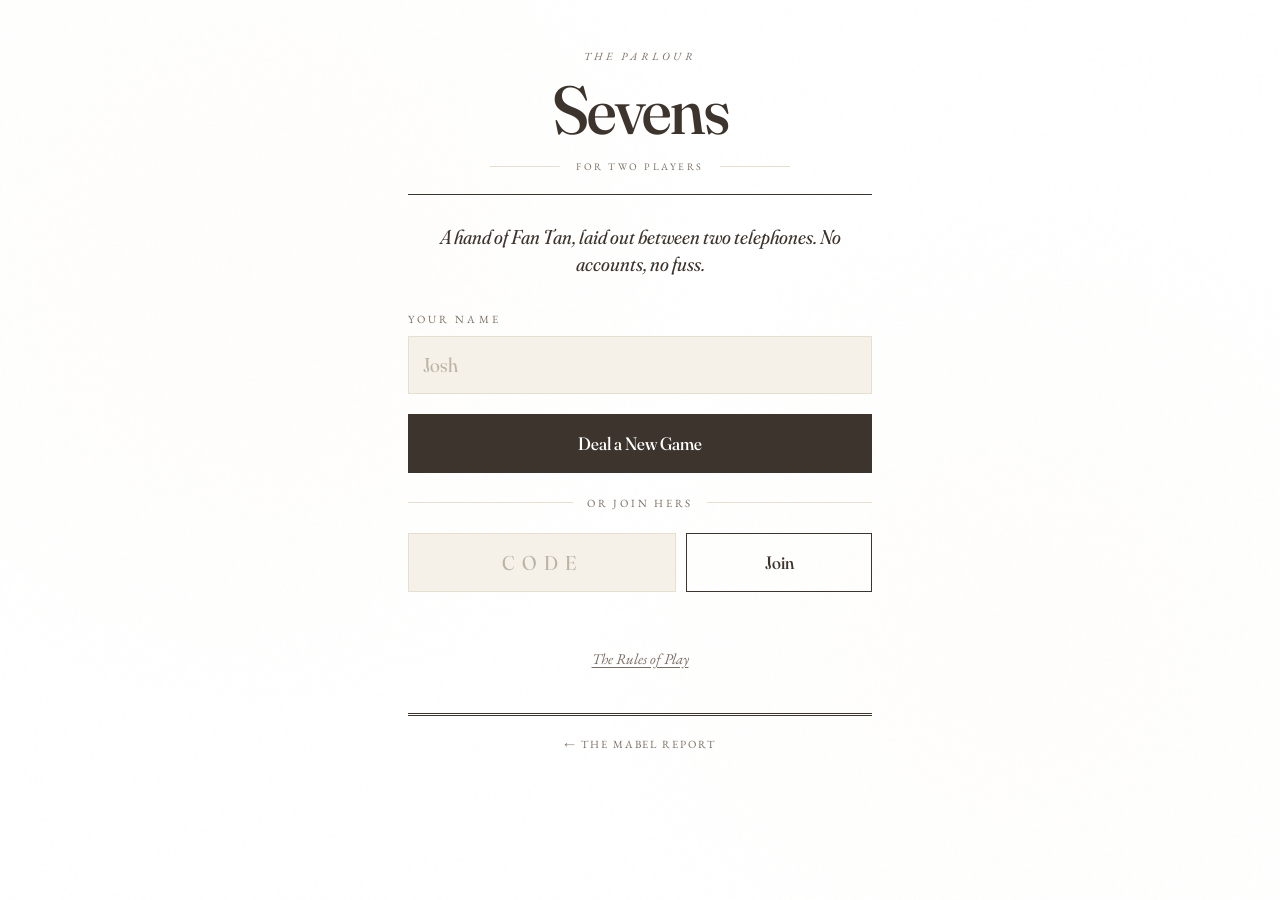
==== sevens/index.html @ 6b8c620a "Add Sevens, a two-player card game for two phones A game of Sevens (Fan Tan) at /sevens/, styled to " ====
<!DOCTYPE html>
<html lang="en">
<head>
  <meta charset="UTF-8">
  <meta name="viewport" content="width=device-width, initial-scale=1.0, viewport-fit=cover, maximum-scale=1.0">
  <title>Sevens &middot; The Mabel Report</title>
  <meta name="description" content="The parlour game of Sevens, for two players on two telephones.">

  <meta name="apple-mobile-web-app-capable" content="yes">
  <meta name="apple-mobile-web-app-status-bar-style" content="default">
  <meta name="apple-mobile-web-app-title" content="Sevens">
  <meta name="theme-color" content="#FFFFFF">

  <meta property="og:title" content="Sevens &middot; The Mabel Report">
  <meta property="og:description" content="The parlour game of Sevens, for two players on two telephones.">
  <meta property="og:url" content="https://themabelreport.com/sevens/">
  <meta property="og:type" content="website">

  <link rel="icon" href="data:image/svg+xml,%3Csvg xmlns='http://www.w3.org/2000/svg' viewBox='0 0 64 64'%3E%3Crect width='64' height='64' fill='%23F5F1E8'/%3E%3Ctext x='32' y='47' font-size='44' text-anchor='middle' fill='%233D342D' font-family='Georgia,serif'%3E7%3C/text%3E%3C/svg%3E">

  <link rel="preconnect" href="https://fonts.googleapis.com">
  <link rel="preconnect" href="https://fonts.gstatic.com" crossorigin>
  <link href="https://fonts.googleapis.com/css2?family=Fraunces:ital,opsz,wght,SOFT@0,9..144,300..900,0..100;1,9..144,300..900,0..100&family=EB+Garamond:ital,wght@0,400..800;1,400..800&display=swap" rel="stylesheet">
  <link rel="stylesheet" href="style.css">
</head>

<body>

<!-- ===================== LOBBY ===================== -->
<section class="screen is-active" id="screen-lobby">
  <div class="sheet">
    <header class="masthead">
      <div class="masthead-label">The Parlour</div>
      <h1 class="masthead-title">Sevens</h1>
      <div class="masthead-rule">For Two Players</div>
    </header>

    <p class="lede-text">A hand of Fan&nbsp;Tan, laid out between two telephones. No accounts, no fuss.</p>

    <label class="field">
      <span class="field-label">Your Name</span>
      <input type="text" id="name-input" maxlength="14" autocomplete="given-name"
             autocapitalize="words" spellcheck="false" placeholder="Josh">
    </label>

    <button class="btn btn-primary" id="btn-host">Deal a New Game</button>

    <div class="divider"><span>or join hers</span></div>

    <div class="join-row">
      <input type="text" id="code-input" maxlength="4" inputmode="latin" autocapitalize="characters"
             autocomplete="off" spellcheck="false" placeholder="CODE" class="code-input">
      <button class="btn" id="btn-join">Join</button>
    </div>

    <p class="notice" id="lobby-notice"></p>

    <button class="linkish" id="btn-rules-lobby">The Rules of Play</button>

    <footer class="colophon-foot">
      <a href="/">&larr; The Mabel Report</a>
    </footer>
  </div>
</section>

<!-- ===================== WAITING ===================== -->
<section class="screen" id="screen-wait">
  <div class="sheet">
    <header class="masthead compact">
      <div class="masthead-label">Table Reserved</div>
      <h1 class="masthead-title small">Sevens</h1>
    </header>

    <p class="wait-lead">Send her this code, or the link below.</p>

    <div class="code-display" id="code-display">····</div>

    <button class="btn btn-primary" id="btn-share">Send the Invitation</button>
    <button class="btn" id="btn-copy">Copy Link</button>

    <p class="notice" id="wait-notice">Waiting for the second player…</p>

    <button class="linkish" id="btn-cancel">Never mind</button>
  </div>
</section>

<!-- ===================== GAME ===================== -->
<section class="screen screen-game" id="screen-game">

  <div class="game-top">
    <div class="opp">
      <span class="opp-name" id="opp-name">Opponent</span>
      <span class="opp-count" id="opp-count">26</span>
      <span class="opp-unit">cards</span>
    </div>
    <div class="tally" id="tally">0 &ndash; 0</div>
  </div>

  <div class="status-bar" id="status-bar">Dealing…</div>

  <div class="table-area" id="table-area"><!-- suit strips injected here --></div>

  <div class="hand-area">
    <div class="hand-label">
      <span id="hand-label-text">Your Hand</span>
      <button class="linkish tiny" id="btn-rules-game">Rules</button>
    </div>
    <div class="hand" id="hand"><!-- cards injected here --></div>
  </div>

  <!-- end-of-hand overlay -->
  <div class="overlay" id="overlay">
    <div class="overlay-card">
      <div class="overlay-kicker" id="overlay-kicker">Final Edition</div>
      <div class="overlay-head" id="overlay-head">You Win</div>
      <div class="overlay-sub" id="overlay-sub"></div>
      <button class="btn btn-primary" id="btn-rematch">Deal Again</button>
      <button class="linkish" id="btn-quit">Leave the Table</button>
    </div>
  </div>

  <!-- connection trouble -->
  <div class="overlay" id="net-overlay">
    <div class="overlay-card">
      <div class="overlay-kicker">Stop Press</div>
      <div class="overlay-head small" id="net-head">Disconnected</div>
      <div class="overlay-sub" id="net-sub">Trying to reach the other telephone…</div>
      <button class="linkish" id="btn-net-quit">Leave the Table</button>
    </div>
  </div>
</section>

<!-- ===================== RULES ===================== -->
<section class="screen" id="screen-rules">
  <div class="sheet">
    <header class="masthead compact">
      <div class="masthead-label">Appendix</div>
      <h1 class="masthead-title small">The Rules</h1>
    </header>

    <ol class="rules">
      <li>The deck is split evenly — twenty-six cards apiece.</li>
      <li>Whoever holds the <b>seven of diamonds</b> opens with it.</li>
      <li>Thereafter you may play a <b>seven</b> of any suit not yet begun, or a card that
          extends a suit already on the table by one rank, up or down.</li>
      <li>Each suit fans out from its seven — down toward the ace on one side, up toward
          the king on the other.</li>
      <li><b>You must play if you can.</b> Passing is not a choice; when you have no legal
          card the table passes you automatically and your opponent goes again.</li>
      <li>First to shed every card wins. The cards left in the other hand are the margin.</li>
    </ol>

    <p class="rules-note">The whole art of it is which end you feed. Sit on a seven and
      you lock a suit — but you lock your own cards behind it too.</p>

    <button class="btn" id="btn-rules-back">Back</button>
  </div>
</section>

<!-- PeerJS 1.5.4, served from here rather than a CDN so the table never depends
     on someone else's uptime. https://github.com/peers/peerjs -->
<script src="peerjs.min.js"></script>
<script src="game.js"></script>
<script src="app.js"></script>
</body>
</html>
---- sevens/style.css ----
:root {
  --bg: #FFFFFF;
  --ink: #3D342D;
  --ink-soft: #7A6E63;
  --rule: #E5DFD0;
  --accent: #D4A04A;
  --paper-edge: #F5F1E8;
  --red: #A8483C;
  --safe-top: env(safe-area-inset-top, 0px);
  --safe-bottom: env(safe-area-inset-bottom, 0px);
}

* { margin: 0; padding: 0; box-sizing: border-box; }

html, body {
  height: 100%;
  overscroll-behavior: none;
}

body {
  font-family: 'EB Garamond', Georgia, serif;
  background: var(--bg);
  color: var(--ink);
  line-height: 1.5;
  font-size: 17px;
  -webkit-text-size-adjust: 100%;
  -webkit-tap-highlight-color: transparent;
  background-image:
    radial-gradient(circle at 20% 30%, rgba(212,160,74,0.02) 0%, transparent 40%),
    radial-gradient(circle at 80% 70%, rgba(212,160,74,0.015) 0%, transparent 40%);
}

/* Paper grain, same as the front page */
body::before {
  content: '';
  position: fixed;
  inset: 0;
  pointer-events: none;
  background-image: url("data:image/svg+xml,%3Csvg viewBox='0 0 200 200' xmlns='http://www.w3.org/2000/svg'%3E%3Cfilter id='n'%3E%3CfeTurbulence type='fractalNoise' baseFrequency='0.9' numOctaves='2'/%3E%3C/filter%3E%3Crect width='100%25' height='100%25' filter='url(%23n)' opacity='0.5'/%3E%3C/svg%3E");
  opacity: 0.03;
  mix-blend-mode: multiply;
  z-index: 1;
}

button, input { font: inherit; color: inherit; touch-action: manipulation; }

/* ===== SCREENS ===== */
.screen { display: none; }
.screen.is-active { display: block; }
.screen-game.is-active { display: flex; flex-direction: column; height: 100dvh; }

.sheet {
  position: relative;
  z-index: 2;
  max-width: 520px;
  margin: 0 auto;
  padding: calc(48px + var(--safe-top)) 28px calc(48px + var(--safe-bottom));
}

/* ===== MASTHEAD ===== */
.masthead {
  text-align: center;
  padding-bottom: 20px;
  border-bottom: 1px solid var(--ink);
  margin-bottom: 28px;
}
.masthead.compact { padding-bottom: 14px; margin-bottom: 22px; }

.masthead-label {
  font-size: 11px;
  letter-spacing: 0.32em;
  text-transform: uppercase;
  color: var(--ink-soft);
  margin-bottom: 12px;
  font-style: italic;
}

.masthead-title {
  font-family: 'Fraunces', serif;
  font-variation-settings: "SOFT" 30, "opsz" 144;
  font-weight: 500;
  font-size: clamp(44px, 13vw, 68px);
  line-height: 0.95;
  letter-spacing: -0.02em;
}
.masthead-title.small { font-size: clamp(32px, 9vw, 44px); }

.masthead-rule {
  display: flex;
  align-items: center;
  justify-content: center;
  gap: 16px;
  margin-top: 18px;
  font-size: 10px;
  letter-spacing: 0.25em;
  text-transform: uppercase;
  color: var(--ink-soft);
}
.masthead-rule::before, .masthead-rule::after {
  content: '';
  flex: 1;
  height: 1px;
  background: var(--rule);
  max-width: 70px;
}

.lede-text {
  font-family: 'Fraunces', serif;
  font-variation-settings: "SOFT" 50, "opsz" 144;
  font-style: italic;
  font-size: 20px;
  line-height: 1.35;
  text-align: center;
  margin-bottom: 34px;
}

/* ===== FORM BITS ===== */
.field { display: block; margin-bottom: 20px; }

.field-label {
  display: block;
  font-size: 11px;
  letter-spacing: 0.28em;
  text-transform: uppercase;
  color: var(--ink-soft);
  margin-bottom: 8px;
}

input[type="text"] {
  width: 100%;
  font-family: 'Fraunces', serif;
  font-variation-settings: "SOFT" 30, "opsz" 144;
  font-size: 20px;
  padding: 13px 14px;
  background: var(--paper-edge);
  border: 1px solid var(--rule);
  border-radius: 0;
  outline: none;
  transition: border-color 0.2s ease;
}
input[type="text"]:focus { border-color: var(--accent); }
input::placeholder { color: #BDB3A5; }

.btn {
  display: block;
  width: 100%;
  font-family: 'Fraunces', serif;
  font-variation-settings: "SOFT" 30, "opsz" 144;
  font-size: 18px;
  font-weight: 500;
  padding: 15px 18px;
  margin-bottom: 12px;
  background: transparent;
  color: var(--ink);
  border: 1px solid var(--ink);
  cursor: pointer;
  transition: background 0.2s ease, color 0.2s ease, opacity 0.2s ease;
}
.btn:active { background: rgba(212,160,74,0.12); }
.btn[disabled] { opacity: 0.4; }

.btn-primary { background: var(--ink); color: #FFF; border-color: var(--ink); }
.btn-primary:active { background: #2E2721; }

.divider {
  display: flex;
  align-items: center;
  gap: 14px;
  margin: 22px 0;
  font-size: 11px;
  letter-spacing: 0.25em;
  text-transform: uppercase;
  color: var(--ink-soft);
}
.divider::before, .divider::after {
  content: ''; flex: 1; height: 1px; background: var(--rule);
}

.join-row { display: flex; gap: 10px; }
.join-row .btn { margin-bottom: 0; flex: 0 0 40%; }

.code-input {
  flex: 1;
  text-align: center;
  letter-spacing: 0.35em;
  text-transform: uppercase;
  font-size: 22px;
}

.linkish {
  display: block;
  width: 100%;
  background: none;
  border: none;
  margin-top: 20px;
  font-style: italic;
  font-size: 15px;
  color: var(--ink-soft);
  text-decoration: underline;
  text-underline-offset: 3px;
  cursor: pointer;
}
.linkish.tiny {
  width: auto;
  margin: 0;
  font-size: 12px;
  letter-spacing: 0.1em;
}

.notice {
  min-height: 22px;
  margin-top: 14px;
  font-size: 14px;
  font-style: italic;
  text-align: center;
  color: var(--ink-soft);
}
.notice.bad { color: var(--red); }

.colophon-foot {
  margin-top: 42px;
  padding-top: 20px;
  border-top: 3px double var(--ink);
  text-align: center;
  font-size: 11px;
  letter-spacing: 0.18em;
  text-transform: uppercase;
}
.colophon-foot a { color: var(--ink-soft); text-decoration: none; }

/* ===== WAITING ===== */
.wait-lead { text-align: center; font-style: italic; color: var(--ink-soft); margin-bottom: 18px; }

.code-display {
  font-family: 'Fraunces', serif;
  font-variation-settings: "SOFT" 20, "opsz" 144;
  font-size: clamp(52px, 17vw, 80px);
  font-weight: 400;
  letter-spacing: 0.14em;
  text-align: center;
  color: var(--accent);
  padding: 16px 0 22px;
  margin-bottom: 26px;
  border-top: 1px solid var(--rule);
  border-bottom: 3px double var(--ink);
  text-indent: 0.14em;
}

/* ===== RULES ===== */
.rules { padding-left: 20px; margin-bottom: 24px; }
.rules li { margin-bottom: 13px; }
.rules li::marker { color: var(--accent); font-family: 'Fraunces', serif; }

.rules-note {
  font-family: 'Fraunces', serif;
  font-variation-settings: "SOFT" 50, "opsz" 144;
  font-style: italic;
  color: var(--ink-soft);
  padding: 16px 0;
  border-top: 1px solid var(--rule);
  margin-bottom: 28px;
}

/* ===== GAME: TOP BAR ===== */
.game-top {
  position: relative;
  z-index: 2;
  flex: 0 0 auto;
  display: flex;
  align-items: baseline;
  justify-content: space-between;
  gap: 12px;
  padding: calc(12px + var(--safe-top)) 18px 10px;
  border-bottom: 1px solid var(--ink);
}

.opp { display: flex; align-items: baseline; gap: 7px; min-width: 0; }

.opp-name {
  font-family: 'Fraunces', serif;
  font-variation-settings: "SOFT" 30, "opsz" 144;
  font-size: 17px;
  font-weight: 500;
  overflow: hidden;
  text-overflow: ellipsis;
  white-space: nowrap;
  max-width: 40vw;
}
.opp-count {
  font-family: 'Fraunces', serif;
  font-size: 17px;
  color: var(--accent);
  font-variant-numeric: tabular-nums;
}
.opp-unit {
  font-size: 11px;
  letter-spacing: 0.16em;
  text-transform: uppercase;
  color: var(--ink-soft);
}

.tally {
  flex: 0 1 auto;
  min-width: 0;
  font-size: 11px;
  letter-spacing: 0.18em;
  text-transform: uppercase;
  color: var(--ink-soft);
  white-space: nowrap;
  overflow: hidden;
  text-overflow: ellipsis;
  text-align: right;
}

.status-bar {
  position: relative;
  z-index: 2;
  flex: 0 0 auto;
  text-align: center;
  padding: 11px 18px;
  font-family: 'Fraunces', serif;
  font-variation-settings: "SOFT" 50, "opsz" 144;
  font-style: italic;
  font-size: 16px;
  color: var(--ink-soft);
  border-bottom: 3px double var(--ink);
  transition: color 0.25s ease;
}
.status-bar.is-you { color: var(--ink); font-style: normal; font-weight: 500; }

/* ===== GAME: THE TABLE ===== */
.table-area {
  position: relative;
  z-index: 2;
  flex: 1 1 auto;
  display: flex;
  flex-direction: column;
  justify-content: center;
  gap: 10px;
  padding: 14px 12px;
  overflow: hidden;
}

.suit-row { display: flex; align-items: center; gap: 8px; }

.suit-mark {
  flex: 0 0 18px;
  text-align: center;
  font-size: 16px;
  line-height: 1;
  color: var(--ink-soft);
}
.suit-mark.red { color: var(--red); }

.strip {
  flex: 1 1 auto;
  display: grid;
  grid-template-columns: repeat(13, 1fr);
  gap: 2px;
}

.cell {
  position: relative;
  aspect-ratio: 3 / 4;
  display: flex;
  align-items: center;
  justify-content: center;
  font-family: 'Fraunces', serif;
  font-variation-settings: "SOFT" 20, "opsz" 60;
  font-size: 11px;
  line-height: 1;
  color: #C9C0B0;
  background: var(--paper-edge);
  border: 1px solid transparent;
  transition: background 0.3s ease, color 0.3s ease, border-color 0.3s ease;
}

/* the anchor seven of each suit */
.cell.is-pivot::after {
  content: '';
  position: absolute;
  bottom: 2px;
  width: 3px; height: 3px;
  border-radius: 50%;
  background: #C9C0B0;
}

.cell.is-played {
  background: var(--ink);
  color: #F5F1E8;
  font-weight: 500;
}
.cell.is-played.red { background: var(--red); }
.cell.is-played.is-pivot::after { background: rgba(255,255,255,0.55); }

/* a card in your hand that would land here right now */
.cell.is-open {
  border-color: var(--accent);
  background: rgba(212,160,74,0.14);
  color: var(--accent);
}

.cell.just-played { animation: land 0.45s ease-out; z-index: 3; }
@keyframes land {
  0%   { transform: scale(1.16); box-shadow: 0 0 0 2px rgba(212,160,74,0.75); }
  100% { transform: scale(1); box-shadow: 0 0 0 0 rgba(212,160,74,0); }
}

/* ===== GAME: YOUR HAND ===== */
.hand-area {
  position: relative;
  z-index: 2;
  flex: 0 0 auto;
  border-top: 3px double var(--ink);
  padding: 10px 12px calc(12px + var(--safe-bottom));
  background: var(--bg);
  max-height: 46dvh;
  display: flex;
  flex-direction: column;
}

.hand-label {
  display: flex;
  align-items: baseline;
  justify-content: space-between;
  font-size: 11px;
  letter-spacing: 0.28em;
  text-transform: uppercase;
  color: var(--ink-soft);
  margin-bottom: 9px;
}

.hand {
  display: flex;
  flex-wrap: wrap;
  gap: 5px;
  justify-content: center;
  overflow-y: auto;
  -webkit-overflow-scrolling: touch;
}

.card {
  flex: 0 0 auto;
  width: 40px;
  height: 55px;
  padding: 3px 0 0 4px;
  background: #FFF;
  border: 1px solid var(--rule);
  box-shadow: 0 1px 2px rgba(61,52,45,0.10);
  font-family: 'Fraunces', serif;
  font-variation-settings: "SOFT" 20, "opsz" 60;
  text-align: left;
  line-height: 1.05;
  cursor: default;
  opacity: 0.32;
  transition: opacity 0.2s ease, transform 0.15s ease, border-color 0.2s ease, box-shadow 0.2s ease;
}

.card .rank { display: block; font-size: 14px; font-weight: 500; }
.card .pip { display: block; font-size: 15px; margin-top: 1px; }
.card.red { color: var(--red); }

.card.is-legal {
  opacity: 1;
  border-color: var(--accent);
  box-shadow: 0 2px 6px rgba(61,52,45,0.16), inset 0 0 0 1px rgba(212,160,74,0.35);
  cursor: pointer;
}
.card.is-legal:active { transform: translateY(-5px) scale(1.04); }

.card.is-dead { opacity: 0.32; }

/* While you wait, you can still see which of your cards would go — but they
   must not look tappable, so the gold ring comes off. */
.hand.is-locked .card.is-legal {
  cursor: default;
  opacity: 0.72;
  border-color: var(--rule);
  box-shadow: 0 1px 2px rgba(61,52,45,0.10);
}

/* ===== OVERLAYS ===== */
.overlay {
  display: none;
  position: fixed;
  inset: 0;
  z-index: 20;
  background: rgba(255,255,255,0.94);
  backdrop-filter: blur(3px);
  -webkit-backdrop-filter: blur(3px);
  align-items: center;
  justify-content: center;
  padding: 28px;
}
.overlay.is-open { display: flex; }

.overlay-card {
  width: 100%;
  max-width: 380px;
  text-align: center;
  padding: 30px 24px;
  background: var(--bg);
  border-top: 3px double var(--ink);
  border-bottom: 3px double var(--ink);
  animation: fade-up 0.5s ease-out;
}

.overlay-kicker {
  font-size: 11px;
  letter-spacing: 0.32em;
  text-transform: uppercase;
  color: var(--ink-soft);
  font-style: italic;
  margin-bottom: 12px;
}

.overlay-head {
  font-family: 'Fraunces', serif;
  font-variation-settings: "SOFT" 30, "opsz" 144;
  font-size: clamp(36px, 11vw, 52px);
  font-weight: 500;
  line-height: 1;
  letter-spacing: -0.02em;
  margin-bottom: 12px;
}
.overlay-head.small { font-size: 30px; }

.overlay-sub {
  font-style: italic;
  color: var(--ink-soft);
  margin-bottom: 26px;
  min-height: 24px;
}

@keyframes fade-up {
  from { opacity: 0; transform: translateY(14px); }
  to   { opacity: 1; transform: translateY(0); }
}

@media (prefers-reduced-motion: reduce) {
  * { animation: none !important; transition: none !important; }
}

/* Roomier on taller phones */
@media (min-height: 780px) {
  .card { width: 46px; height: 63px; }
  .card .rank { font-size: 16px; }
  .card .pip { font-size: 17px; }
  .table-area { gap: 14px; padding: 20px 14px; }
  .cell { font-size: 12px; }
}
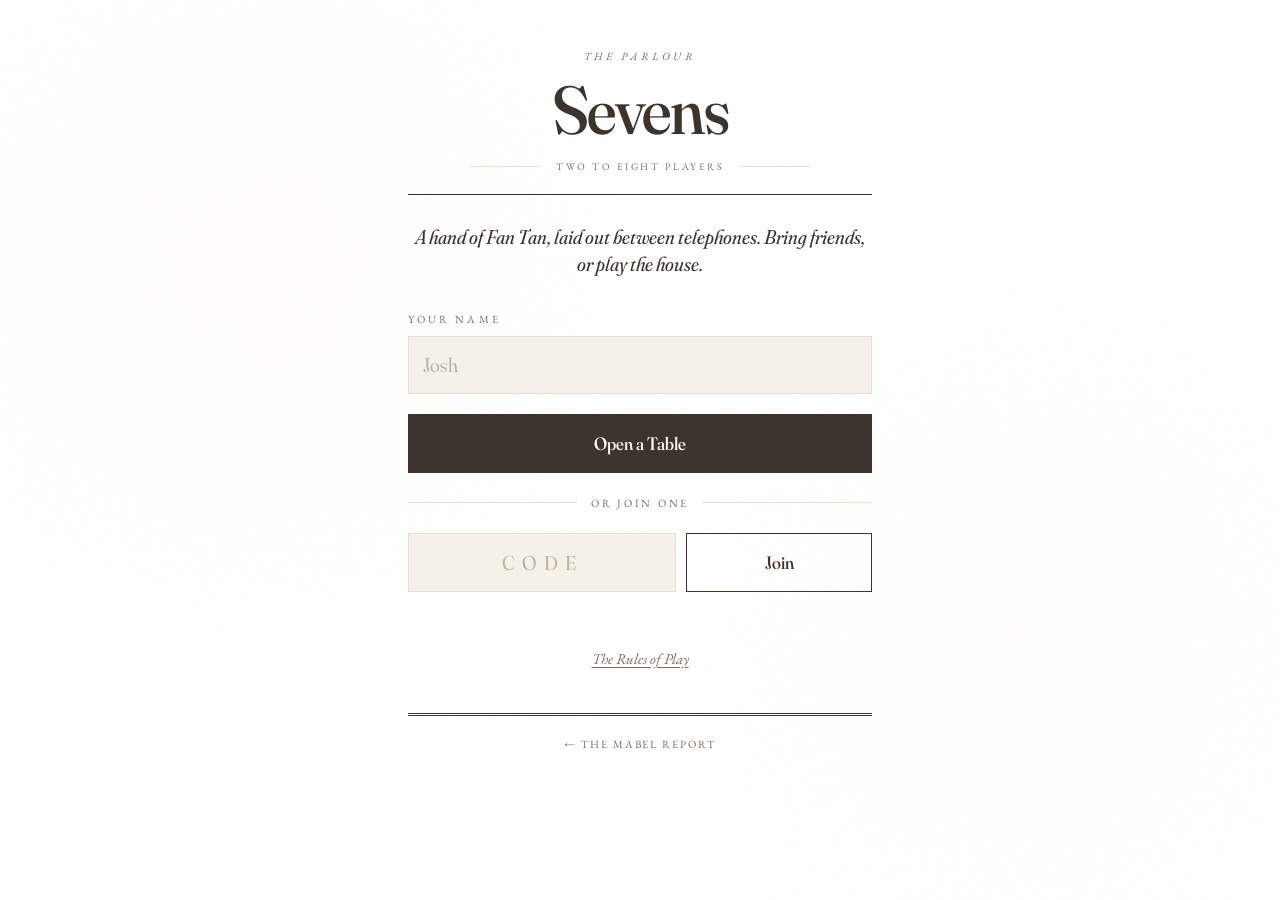
==== commit 88ae24f1: "Sevens: up to eight players, computer opponents, open on the seven of spades Four changes to how the" ====
--- a/sevens/index.html
+++ b/sevens/index.html
@@ -4,7 +4,7 @@
   <meta charset="UTF-8">
   <meta name="viewport" content="width=device-width, initial-scale=1.0, viewport-fit=cover, maximum-scale=1.0">
   <title>Sevens &middot; The Mabel Report</title>
-  <meta name="description" content="The parlour game of Sevens, for two players on two telephones.">
+  <meta name="description" content="The parlour game of Sevens, for two to eight players.">
 
   <meta name="apple-mobile-web-app-capable" content="yes">
   <meta name="apple-mobile-web-app-status-bar-style" content="default">
@@ -12,7 +12,7 @@
   <meta name="theme-color" content="#FFFFFF">
 
   <meta property="og:title" content="Sevens &middot; The Mabel Report">
-  <meta property="og:description" content="The parlour game of Sevens, for two players on two telephones.">
+  <meta property="og:description" content="The parlour game of Sevens, for two to eight players.">
   <meta property="og:url" content="https://themabelreport.com/sevens/">
   <meta property="og:type" content="website">
 
@@ -32,10 +32,10 @@
     <header class="masthead">
       <div class="masthead-label">The Parlour</div>
       <h1 class="masthead-title">Sevens</h1>
-      <div class="masthead-rule">For Two Players</div>
+      <div class="masthead-rule">Two to Eight Players</div>
     </header>
 
-    <p class="lede-text">A hand of Fan&nbsp;Tan, laid out between two telephones. No accounts, no fuss.</p>
+    <p class="lede-text">A hand of Fan&nbsp;Tan, laid out between telephones. Bring friends, or play the house.</p>
 
     <label class="field">
       <span class="field-label">Your Name</span>
@@ -43,9 +43,9 @@
              autocapitalize="words" spellcheck="false" placeholder="Josh">
     </label>
 
-    <button class="btn btn-primary" id="btn-host">Deal a New Game</button>
+    <button class="btn btn-primary" id="btn-host">Open a Table</button>
 
-    <div class="divider"><span>or join hers</span></div>
+    <div class="divider"><span>or join one</span></div>
 
     <div class="join-row">
       <input type="text" id="code-input" maxlength="4" inputmode="latin" autocapitalize="characters"
@@ -63,7 +63,7 @@
   </div>
 </section>
 
-<!-- ===================== WAITING ===================== -->
+<!-- ===================== WAITING ROOM ===================== -->
 <section class="screen" id="screen-wait">
   <div class="sheet">
     <header class="masthead compact">
@@ -71,14 +71,32 @@
       <h1 class="masthead-title small">Sevens</h1>
     </header>
 
-    <p class="wait-lead">Send her this code, or the link below.</p>
+    <div class="host-only">
+      <p class="wait-lead">Send this code, or the link below.</p>
+      <div class="code-display" id="code-display">····</div>
+      <button class="btn btn-primary" id="btn-share">Send the Invitation</button>
+      <button class="btn" id="btn-copy">Copy Link</button>
+    </div>
 
-    <div class="code-display" id="code-display">····</div>
+    <div class="seat-block">
+      <div class="field-label" id="seat-heading">At the table</div>
+      <ul class="seat-list" id="seat-list"></ul>
+    </div>
 
-    <button class="btn btn-primary" id="btn-share">Send the Invitation</button>
-    <button class="btn" id="btn-copy">Copy Link</button>
+    <div class="host-only">
+      <div class="stepper">
+        <span class="stepper-label">Computer players</span>
+        <div class="stepper-controls">
+          <button class="step-btn" id="bot-minus" aria-label="One fewer computer player">&minus;</button>
+          <span class="step-value" id="bot-count">0</span>
+          <button class="step-btn" id="bot-plus" aria-label="One more computer player">+</button>
+        </div>
+      </div>
+      <button class="btn btn-primary" id="btn-start">Start the Game</button>
+    </div>
 
-    <p class="notice" id="wait-notice">Waiting for the second player…</p>
+    <p class="wait-hint" id="wait-hint"></p>
+    <p class="notice" id="wait-notice"></p>
 
     <button class="linkish" id="btn-cancel">Never mind</button>
   </div>
@@ -88,12 +106,7 @@
 <section class="screen screen-game" id="screen-game">
 
   <div class="game-top">
-    <div class="opp">
-      <span class="opp-name" id="opp-name">Opponent</span>
-      <span class="opp-count" id="opp-count">26</span>
-      <span class="opp-unit">cards</span>
-    </div>
-    <div class="tally" id="tally">0 &ndash; 0</div>
+    <div class="players" id="players"><!-- player chips injected here --></div>
   </div>
 
   <div class="status-bar" id="status-bar">Dealing…</div>
@@ -108,12 +121,13 @@
     <div class="hand" id="hand"><!-- cards injected here --></div>
   </div>
 
-  <!-- end-of-hand overlay -->
+  <!-- end-of-deal overlay -->
   <div class="overlay" id="overlay">
     <div class="overlay-card">
       <div class="overlay-kicker" id="overlay-kicker">Final Edition</div>
       <div class="overlay-head" id="overlay-head">You Win</div>
       <div class="overlay-sub" id="overlay-sub"></div>
+      <ul class="standings" id="standings"></ul>
       <button class="btn btn-primary" id="btn-rematch">Deal Again</button>
       <button class="linkish" id="btn-quit">Leave the Table</button>
     </div>
@@ -123,8 +137,8 @@
   <div class="overlay" id="net-overlay">
     <div class="overlay-card">
       <div class="overlay-kicker">Stop Press</div>
-      <div class="overlay-head small" id="net-head">Disconnected</div>
-      <div class="overlay-sub" id="net-sub">Trying to reach the other telephone…</div>
+      <div class="overlay-head small">Disconnected</div>
+      <div class="overlay-sub" id="net-sub">Trying to reach the table…</div>
       <button class="linkish" id="btn-net-quit">Leave the Table</button>
     </div>
   </div>
@@ -139,19 +153,27 @@
     </header>
 
     <ol class="rules">
-      <li>The deck is split evenly — twenty-six cards apiece.</li>
-      <li>Whoever holds the <b>seven of diamonds</b> opens with it.</li>
+      <li>Two to eight players. The deck is dealt out as evenly as it goes, so with
+          an awkward number some hands carry one extra card. The deal rotates, so
+          that falls on somebody new each time.</li>
+      <li>Whoever holds the <b>seven of spades</b> opens with it.</li>
       <li>Thereafter you may play a <b>seven</b> of any suit not yet begun, or a card that
           extends a suit already on the table by one rank, up or down.</li>
       <li>Each suit fans out from its seven — down toward the ace on one side, up toward
           the king on the other.</li>
       <li><b>You must play if you can.</b> Passing is not a choice; when you have no legal
-          card the table passes you automatically and your opponent goes again.</li>
-      <li>First to shed every card wins. The cards left in the other hand are the margin.</li>
+          card the table passes you automatically and play carries on round.</li>
+      <li>First to shed every card wins the deal.</li>
     </ol>
 
-    <p class="rules-note">The whole art of it is which end you feed. Sit on a seven and
-      you lock a suit — but you lock your own cards behind it too.</p>
+    <p class="rules-note">The whole art of it is which end you feed. Advance a suit you
+      can follow yourself and you keep your options; advance one you have nothing left in
+      and you have simply helped everybody else.</p>
+
+    <p class="rules-note">Computer players are marked <b>◇</b>. The host may seat up to
+      seven of them, and may start the game whenever they please without waiting for a
+      full table. Should a player's telephone go quiet mid-game, the house plays their
+      hand until they return.</p>
 
     <button class="btn" id="btn-rules-back">Back</button>
   </div>
--- a/sevens/style.css
+++ b/sevens/style.css
@@ -246,6 +246,137 @@
   text-indent: 0.14em;
 }
 
+/* ===== WAITING ROOM ===== */
+#screen-wait:not(.is-host) .host-only { display: none; }
+
+.seat-block { margin: 24px 0 22px; }
+
+.seat-list { list-style: none; border-top: 1px solid var(--ink); }
+
+.seat {
+  display: flex;
+  align-items: baseline;
+  justify-content: space-between;
+  gap: 12px;
+  padding: 11px 2px;
+  border-bottom: 1px solid var(--rule);
+}
+
+.seat-name {
+  font-family: 'Fraunces', serif;
+  font-variation-settings: "SOFT" 30, "opsz" 144;
+  font-size: 18px;
+  font-weight: 500;
+  overflow: hidden;
+  text-overflow: ellipsis;
+  white-space: nowrap;
+}
+.seat.is-bot .seat-name { font-style: italic; color: var(--ink-soft); }
+.seat.is-bot .seat-name::before { content: '◇ '; color: var(--accent); font-style: normal; }
+
+.seat-tag {
+  flex: 0 0 auto;
+  font-size: 10px;
+  letter-spacing: 0.2em;
+  text-transform: uppercase;
+  color: var(--ink-soft);
+}
+.seat.is-you .seat-tag { color: var(--accent); }
+
+.stepper {
+  display: flex;
+  align-items: center;
+  justify-content: space-between;
+  gap: 12px;
+  padding: 13px 0;
+  margin-bottom: 18px;
+  border-top: 1px solid var(--rule);
+  border-bottom: 1px solid var(--rule);
+}
+
+.stepper-label {
+  font-size: 11px;
+  letter-spacing: 0.26em;
+  text-transform: uppercase;
+  color: var(--ink-soft);
+}
+
+.stepper-controls { display: flex; align-items: center; gap: 12px; }
+
+.step-btn {
+  width: 42px;
+  height: 42px;
+  background: transparent;
+  border: 1px solid var(--ink);
+  font-family: 'Fraunces', serif;
+  font-size: 22px;
+  line-height: 1;
+  cursor: pointer;
+  transition: background 0.2s ease, opacity 0.2s ease;
+}
+.step-btn:active { background: rgba(212,160,74,0.14); }
+.step-btn[disabled] { opacity: 0.22; }
+
+.step-value {
+  font-family: 'Fraunces', serif;
+  font-variation-settings: "SOFT" 20, "opsz" 144;
+  font-size: 26px;
+  min-width: 28px;
+  text-align: center;
+  font-variant-numeric: tabular-nums;
+}
+
+.wait-hint {
+  margin-top: 4px;
+  font-size: 14px;
+  font-style: italic;
+  text-align: center;
+  color: var(--ink-soft);
+}
+
+/* ===== STANDINGS ===== */
+.standings {
+  list-style: none;
+  margin: 4px 0 24px;
+  border-top: 1px solid var(--rule);
+  text-align: left;
+}
+
+.standing {
+  display: grid;
+  grid-template-columns: 1fr auto auto;
+  gap: 10px;
+  align-items: baseline;
+  padding: 9px 2px;
+  border-bottom: 1px solid var(--rule);
+}
+
+.standing-name {
+  font-family: 'Fraunces', serif;
+  font-variation-settings: "SOFT" 30, "opsz" 144;
+  font-size: 16px;
+  overflow: hidden;
+  text-overflow: ellipsis;
+  white-space: nowrap;
+}
+.standing.is-winner .standing-name { font-weight: 600; }
+.standing.is-you .standing-name { color: var(--accent); }
+
+.standing-left {
+  font-size: 12px;
+  color: var(--ink-soft);
+  font-variant-numeric: tabular-nums;
+}
+
+.standing-won {
+  min-width: 54px;
+  text-align: right;
+  font-size: 10px;
+  letter-spacing: 0.12em;
+  text-transform: uppercase;
+  color: var(--ink-soft);
+}
+
 /* ===== RULES ===== */
 .rules { padding-left: 20px; margin-bottom: 24px; }
 .rules li { margin-bottom: 13px; }
@@ -266,51 +397,63 @@
   position: relative;
   z-index: 2;
   flex: 0 0 auto;
-  display: flex;
-  align-items: baseline;
-  justify-content: space-between;
-  gap: 12px;
-  padding: calc(12px + var(--safe-top)) 18px 10px;
+  padding: calc(10px + var(--safe-top)) 10px 8px;
   border-bottom: 1px solid var(--ink);
 }
 
-.opp { display: flex; align-items: baseline; gap: 7px; min-width: 0; }
-
-.opp-name {
-  font-family: 'Fraunces', serif;
-  font-variation-settings: "SOFT" 30, "opsz" 144;
-  font-size: 17px;
-  font-weight: 500;
+/* Up to eight of these, so the row scrolls sideways rather than shrinking. */
+.players {
+  display: flex;
+  gap: 5px;
+  overflow-x: auto;
+  scrollbar-width: none;
+  -webkit-overflow-scrolling: touch;
+}
+.players::-webkit-scrollbar { display: none; }
+
+.chip {
+  flex: 0 0 auto;
+  min-width: 54px;
+  max-width: 92px;
+  text-align: center;
+  padding: 5px 7px 4px;
+  background: var(--paper-edge);
+  border: 1px solid var(--rule);
+  transition: background 0.25s ease, border-color 0.25s ease, opacity 0.25s ease;
+}
+
+.chip-name {
+  display: block;
+  font-size: 10px;
+  letter-spacing: 0.1em;
+  text-transform: uppercase;
+  color: var(--ink-soft);
   overflow: hidden;
   text-overflow: ellipsis;
   white-space: nowrap;
-  max-width: 40vw;
-}
-.opp-count {
-  font-family: 'Fraunces', serif;
-  font-size: 17px;
-  color: var(--accent);
+}
+
+.chip-count {
+  display: block;
+  font-family: 'Fraunces', serif;
+  font-variation-settings: "SOFT" 20, "opsz" 60;
+  font-size: 18px;
+  line-height: 1.15;
   font-variant-numeric: tabular-nums;
 }
-.opp-unit {
-  font-size: 11px;
-  letter-spacing: 0.16em;
-  text-transform: uppercase;
-  color: var(--ink-soft);
-}
-
-.tally {
-  flex: 0 1 auto;
-  min-width: 0;
-  font-size: 11px;
-  letter-spacing: 0.18em;
-  text-transform: uppercase;
-  color: var(--ink-soft);
-  white-space: nowrap;
-  overflow: hidden;
-  text-overflow: ellipsis;
-  text-align: right;
-}
+
+.chip.is-you { border-color: var(--ink); background: #FFF; }
+.chip.is-you .chip-name { color: var(--ink); font-weight: 600; }
+
+.chip.is-turn { border-color: var(--accent); background: rgba(212,160,74,0.16); }
+.chip.is-turn .chip-count { color: var(--accent); }
+
+.chip.is-bot .chip-name::before { content: '◇ '; }
+
+/* phone gone quiet — the house is playing this hand */
+.chip.is-away { opacity: 0.45; border-style: dashed; }
+
+.chip.is-out .chip-count { color: var(--ink-soft); }
 
 .status-bar {
   position: relative;
@@ -497,6 +640,8 @@
 .overlay-card {
   width: 100%;
   max-width: 380px;
+  max-height: 88dvh;          /* eight standings must not push the buttons off */
+  overflow-y: auto;
   text-align: center;
   padding: 30px 24px;
   background: var(--bg);
